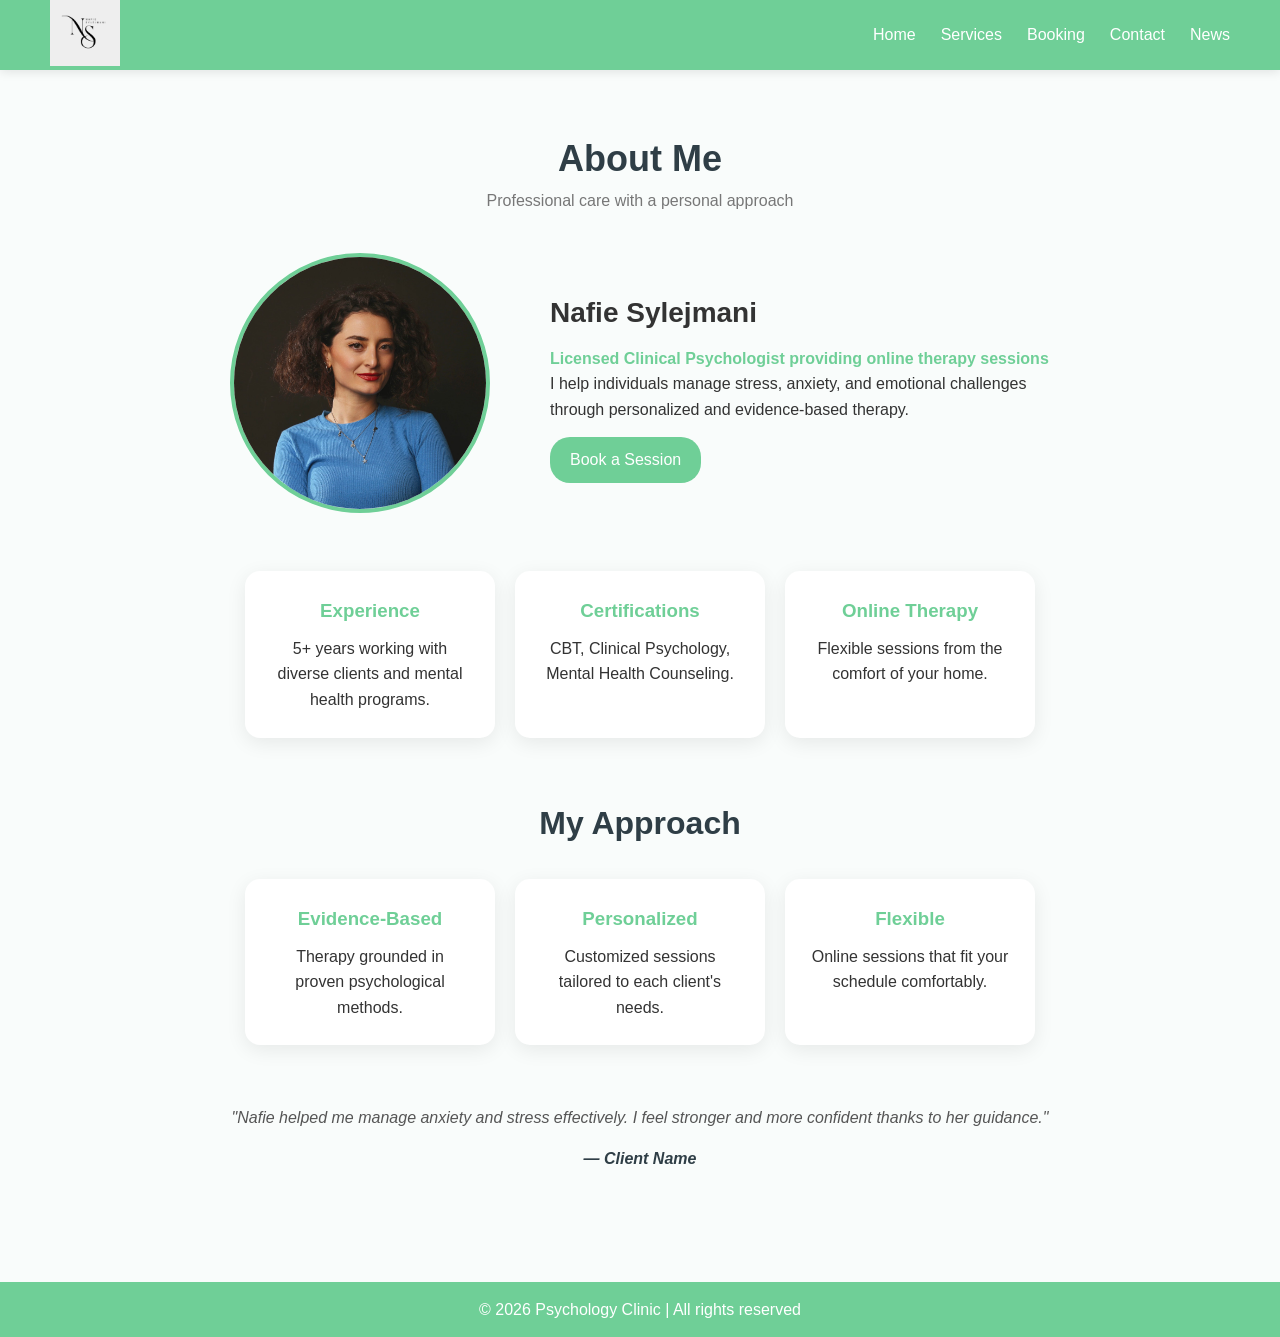
==== about.html @ 8793eb3d "Add Google Fonts for improved typography Added Google Fonts link to the head section for improved ty" ====
<!DOCTYPE html>
<html lang="en">
<head>
    <meta charset="UTF-8">
    <link href="https://fonts.googleapis.com/css2?family=Poppins:wght@400;500;600;700&display=swap" rel="stylesheet">
    <meta name="viewport" content="width=device-width, initial-scale=1.0">
    <title>About - Nafie Sylejmani</title>
    <link rel="stylesheet" href="style.css">
</head>
<body>

    <!-- NAVBAR -->
    <nav>
        <div class="logo">
            <a href="index.html">
                <img src="images/logo.jpeg" alt="Logo">
            </a>
        </div>
        <ul>
            <li><a href="index.html">Home</a></li>
            <li><a href="services.html">Services</a></li>
            <li><a href="booking.html">Booking</a></li>
            <li><a href="contact.html">Contact</a></li>
            <li><a href="news.html">News</a></li>
        </ul>
    </nav>

    <!-- ABOUT SECTION -->
    <section class="about">

        <div class="about-header">
            <h1>About Me</h1>
            <p>Professional care with a personal approach</p>
        </div>

        <div class="about-main">

            <!-- IMAGE -->
            <div class="about-image">
                <img src="images/nafie.jpg" alt="Nafie Sylejmani">
            </div>

            <!-- INFO -->
            <div class="about-info">
                <h2>Nafie Sylejmani</h2>
                <span class="highlight">Licensed Clinical Psychologist providing online therapy sessions</span>
                <p>I help individuals manage stress, anxiety, and emotional challenges through personalized and evidence-based therapy.</p>
                <a href="booking.html" class="book-btn">Book a Session</a>
            </div>

        </div>

        <!-- EXPERIENCE CARDS -->
        <div class="about-cards">
            <div class="info-card">
                <h3>Experience</h3>
                <p>5+ years working with diverse clients and mental health programs.</p>
            </div>

            <div class="info-card">
                <h3>Certifications</h3>
                <p>CBT, Clinical Psychology, Mental Health Counseling.</p>
            </div>

            <div class="info-card">
                <h3>Online Therapy</h3>
                <p>Flexible sessions from the comfort of your home.</p>
            </div>
        </div>

        <!-- MY APPROACH SECTION -->
        <div class="approach">
            <h2>My Approach</h2>
            <div class="approach-cards">
                <div class="approach-card">
                    <h3>Evidence-Based</h3>
                    <p>Therapy grounded in proven psychological methods.</p>
                </div>

                <div class="approach-card">
                    <h3>Personalized</h3>
                    <p>Customized sessions tailored to each client's needs.</p>
                </div>

                <div class="approach-card">
                    <h3>Flexible</h3>
                    <p>Online sessions that fit your schedule comfortably.</p>
                </div>
            </div>
        </div>

        <!-- TESTIMONIAL -->
        <div class="testimonial">
            <p>"Nafie helped me manage anxiety and stress effectively. I feel stronger and more confident thanks to her guidance."</p>
            <span>— Client Name</span>
        </div>

    </section>

    <footer>
        <p>© 2026 Psychology Clinic | All rights reserved</p>
    </footer>

</body>
</html>
---- style.css ----
/* RESET */
* {
    margin: 0;
    padding: 0;
    box-sizing: border-box;
    font-family: Arial, sans-serif;
}

/* NAVBAR */
nav {
    display: flex;
    justify-content: space-between;
    align-items: center;
    padding: 0 50px; /* heqim padding vertical */
    height: 70px; /* FIX height */
    background-color: #6fcf97;
    color: white;
    position: sticky;
    top: 0;
    z-index: 1000;
    box-shadow: 0 2px 10px rgba(0,0,0,0.1);
}

/* NAVBAR LINKS CLEAN */
ul {
    display: block;

}


nav ul {
    display: flex;
    list-style: none;
    gap: 25px;
}


nav ul li a {
    color: white;
    text-decoration: none;
    font-weight: 500;
    transition: 0.3s;
}

nav ul li a:hover {
    color: white;
    opacity: 0.8; /* efekt i lehtë */
}

/* LOGO */
.logo {
    display: flex;
    align-items: center;
    gap: 10px;
}

.logo img {
    height: 70px; /* ma e madhe se navbar */
    width: auto;
    object-fit: contain;
}

.logo img:hover {
    transform: scale(1.1);
    opacity: 0.9;
}
.logo span {
    font-size: 18px;
    font-weight: bold;
}

/* HERO */
.hero {
    text-align: center;
    padding: 100px 20px;
    background-color: #f5faff;
}

.hero h1 {
    font-size: 40px;
    margin-bottom: 10px;
}

.hero p {
    font-size: 18px;
    margin-bottom: 20px;
}

.hero button {
    padding: 10px 20px;
    border: none;
    background-color: #6fcf97; /* njejte si navbar */
    color: white;
    cursor: pointer;
    border-radius: 5px;
    font-weight: 600;
    transition: 0.3s;
}
.hero button:hover {
    background-color: #57b87e; /* pak ma e errët */
}

/* SERVICES */
.services {
    padding: 50px;
    text-align: center;
}

.cards {
    display: flex;
    justify-content: center;
    gap: 20px;
    margin-top: 30px;
}

.card {
    background: white;
    padding: 20px;
    width: 250px;
    border-radius: 10px;
    box-shadow: 0 0 10px rgba(0,0,0,0.1);
}

/* ABOUT PAGE */

.about-header {
    text-align: center;
    margin-bottom: 40px;
}
.about {
    padding: 60px 20px;
    background-color: #f9fcfb;
}
.about-header h1 {
    font-size: 36px;
    color: #2f3e46;
}
.about-header p {
    color: #777;
}

.about-container {
    display: flex;
    align-items: center;
    justify-content: center;
    gap: 50px;
    margin-top: 30px;
    background: white;
    padding: 40px;
    border-radius: 15px;
    box-shadow: 0 10px 25px rgba(0,0,0,0.08);
}

/* IMAGE */
.about-image img {
    width: 260px;
    height: 260px;
    border-radius: 50%;
    object-fit: cover;
    border: 4px solid #6fcf97;
}

/* CARDS */
.about-cards {
    display: flex;
    justify-content: center;
    gap: 20px;
    flex-wrap: wrap;
}

.info-card {
    background: white;
    padding: 25px;
    width: 250px;
    border-radius: 15px;
    box-shadow: 0 5px 20px rgba(0,0,0,0.08);
    text-align: center;
}

.info-card h3 {
    color: #6fcf97;
    margin-bottom: 10px;
}

/* INFO */
.about-info {
    max-width: 500px;
}


.about-info h2 {
    font-size: 28px;
    margin-bottom: 10px;
}
.highlight {
    color: #6fcf97;
    font-weight: 600;
    margin-bottom: 10px;
}

.about-text p {
    margin-bottom: 15px;
    line-height: 1.6;
    color: #555;
}

.about-text h3 {
    margin-top: 20px;
    color: #6fcf97;
}

/* LIST */
.about-text ul {
    margin-top: 10px;
    padding-left: 20px;
}

.about-text ul li {
    margin-bottom: 8px;
}
/* MAIN */
.about-main {
    display: flex;
    align-items: center;
    justify-content: center;
    gap: 60px;
    margin-bottom: 50px;
}


/* BUTTON */
.book-btn {
    display: inline-block;
    margin-top: 15px;
    padding: 10px 20px;
    background-color: #6fcf97;
    color: white;
    border-radius: 20px;
    text-decoration: none;
}

.book-btn:hover {
    background-color: #57b87e;
}

@media (max-width: 768px) {
    .about-container {
        flex-direction: column;
        text-align: center;
    }

    .about-text {
        text-align: center;
    }
}

/* SERVICES PAGE */
.services-page {
    padding: 50px;
    text-align: center;
    background-color: #f5faff;
}

.services-page h1 {
    font-size: 36px;
}

.subtitle {
    margin-top: 10px;
    color: #555;
}

.cards {
    display: flex;
    flex-wrap: wrap;
    justify-content: center;
    gap: 20px;
    margin-top: 30px;
}

.card {
    background: white;
    padding: 20px;
    width: 250px;
    border-radius: 10px;
    box-shadow: 0 0 10px rgba(0,0,0,0.1);
    transition: 0.3s;
}

.card:hover {
    transform: translateY(-5px);
}

@media (max-width: 768px) {
    .about-container {
        flex-direction: column;
        text-align: center;
        padding: 25px;
    }

    .about-text {
        text-align: center;
    }
}
/* BOOKING PAGE */
.booking {
    padding: 50px;
    text-align: center;
    background-color: #f5faff;
}

.booking-form {
    max-width: 500px;
    margin: 30px auto;
    display: flex;
    flex-direction: column;
    gap: 15px;
    text-align: left;
}

.booking-form input,
.booking-form textarea {
    padding: 10px;
    border-radius: 5px;
    border: 1px solid #ccc;
    font-size: 14px;
}

.booking-form button {
    padding: 10px;
    border: none;
    background-color: #0a3d62;
    color: white;
    cursor: pointer;
    border-radius: 5px;
    font-size: 16px;
    transition: 0.3s;
}

.booking-form button:hover {
    background-color: #074173;
}
/* CONTACT PAGE */
.contact {
    padding: 50px;
    text-align: center;
    background-color: #f5faff;
}

.contact-form {
    max-width: 500px;
    margin: 30px auto;
    display: flex;
    flex-direction: column;
    gap: 15px;
    text-align: left;
}

.contact-form input,
.contact-form textarea {
    padding: 10px;
    border-radius: 5px;
    border: 1px solid #ccc;
    font-size: 14px;
}

.contact-form button {
    padding: 10px;
    border: none;
    background-color:#6fbf8f;
    color: white;
    cursor: pointer;
    border-radius: 5px;
    font-size: 16px;
    transition: 0.3s;
}

.contact-form button:hover {
    background-color: #074173;
}

footer {
    background-color: #6fcf97;
    color: white;
    text-align: center;
    padding: 15px;
    margin-top: auto; /* KY E SHTYN POSHT */
}
html, body {
    height: 100%;
}
body {
    display: flex;
    flex-direction: column;
    font-family: 'Poppins', sans-serif;
    line-height: 1.6;
    color: #333;
}


.contact {
    padding: 60px 20px;
    text-align: center;
    background: #f6faf7;
}

.contact h1 {
    font-size: 36px;
    margin-bottom: 10px;
}

.subtitle {
    color: #666;
    margin-bottom: 40px;
}

/* Layout */
.contact-wrapper {
    display: flex;
    gap: 40px;
    justify-content: center;
    flex-wrap: wrap;
}

/* Contact Info */
.contact-info {
    background: white;
    padding: 30px;
    border-radius: 12px;
    width: 300px;
    text-align: left;
    box-shadow: 0 5px 15px rgba(0,0,0,0.05);
}

.contact-info h2 {
    margin-bottom: 20px;
    color: #6fbf8f;
}

.info-item {
    display: flex;
    align-items: center;
    margin-bottom: 15px;
    gap: 10px;
}

.info-item i {
    color: #6fbf8f;
    font-size: 18px;
}

.info-item a {
    text-decoration: none;
    color: #333;
}

.info-item a:hover {
    color:#6fbf8f;
}

/* Form */
.contact-form {
    background: white;
    padding: 30px;
    border-radius: 12px;
    width: 350px;
    text-align: left;
    box-shadow: 0 5px 15px rgba(0,0,0,0.05);
}

.contact-form input,
.contact-form textarea {
    width: 100%;
    padding: 12px;
    margin-top: 5px;
    margin-bottom: 15px;
    border-radius: 8px;
    border: 1px solid #ccc;
}

/* Green button (no blue) */
.contact-form button {
    width: 100%;
    padding: 12px;
    background: #6fbf8f;
    color: white;
    border: none;
    border-radius: 8px;
    font-size: 16px;
    cursor: pointer;
}

.contact-form button:hover {
    background: #5aa87a;
}

/* APPROACH SECTION */
.approach {
    text-align: center;
    margin: 60px 20px;
}

.approach h2 {
    font-size: 32px;
    color: #2f3e46;
    margin-bottom: 30px;
}

.approach-cards {
    display: flex;
    justify-content: center;
    gap: 20px;
    flex-wrap: wrap;
}

.approach-card {
    background: white;
    padding: 25px;
    width: 250px;
    border-radius: 15px;
    box-shadow: 0 5px 20px rgba(0,0,0,0.08);
    text-align: center;
    transition: transform 0.3s, box-shadow 0.3s;
}

.approach-card:hover {
    transform: translateY(-5px);
    box-shadow: 0 10px 30px rgba(0,0,0,0.12);
}

.approach-card h3 {
    color: #6fcf97;
    margin-bottom: 10px;
}

/* TESTIMONIAL */
.testimonial {
    text-align: center;
    margin: 50px 20px;
    font-style: italic;
    color: #555;
}

.testimonial span {
    display: block;
    margin-top: 15px;
    font-weight: 600;
    color: #2f3e46;
}

/* RESPONSIVE FOR APPROACH & TESTIMONIAL */
@media (max-width: 768px) {
    .approach-cards {
        flex-direction: column;
        align-items: center;
    }
}


/* ================= NEWS PAGE ================= */
.news-section {
    padding: 60px 20px;
    background-color: #f9fcfb;
    max-width: 1200px;
    margin: 0 auto;
}

.news-header {
    text-align: center;
    margin-bottom: 40px;
}

.news-header h1 {
    font-size: 36px;
    color: #2f3e46;
}

.news-header p {
    color: #777;
    font-size: 18px;
}

/* POST FORM */
.post-form {
    background: white;
    padding: 30px;
    border-radius: 15px;
    box-shadow: 0 10px 25px rgba(0,0,0,0.08);
    margin-bottom: 50px;
}

.post-form h2 {
    margin-bottom: 20px;
    color: #6fcf97;
}

.post-form input[type="text"],
.post-form textarea,
.post-form input[type="file"] {
    width: 100%;
    padding: 12px;
    margin-bottom: 15px;
    border-radius: 8px;
    border: 1px solid #ccc;
    font-size: 14px;
}

.post-form button {
    background-color: #6fcf97;
    color: white;
    border: none;
    padding: 12px 25px;
    border-radius: 25px;
    font-weight: 600;
    cursor: pointer;
    transition: 0.3s;
}

.post-form button:hover {
    background-color: #57b87e;
}

/* POSTS LIST */
.posts {
    display: flex;
    flex-direction: column;
    gap: 30px;
}

/* SINGLE POST CARD */
.post-card {
    background: white;
    padding: 25px;
    border-radius: 15px;
    box-shadow: 0 10px 25px rgba(0,0,0,0.08);
}

.post-card h3 {
    color: #2f3e46;
    margin-bottom: 10px;
}

.post-card p {
    color: #555;
    line-height: 1.6;
    margin-bottom: 15px;
}

.post-card img {
    width: 100%;
    max-height: 400px;
    object-fit: cover;
    border-radius: 10px;
    margin-bottom: 15px;
}

/* COMMENTS */
.comments {
    margin-top: 15px;
    padding-top: 10px;
    border-top: 1px solid #eee;
}

.comments p {
    font-size: 14px;
    margin-bottom: 8px;
}

.comment-input {
    width: calc(100% - 100px);
    padding: 10px;
    border-radius: 20px;
    border: 1px solid #ccc;
    margin-top: 10px;
    display: inline-block;
    font-size: 14px;
}

.comment-btn {
    padding: 10px 20px;
    margin-left: 10px;
    border-radius: 20px;
    background-color: #6fcf97;
    color: white;
    border: none;
    cursor: pointer;
    font-weight: 600;
}

.comment-btn:hover {
    background-color: #57b87e;
}

/* RESPONSIVE */
@media (max-width: 768px) {
    .post-form, .post-card {
        padding: 20px;
    }

    .comment-input {
        width: 100%;
        margin-bottom: 10px;
    }

    .comment-btn {
        width: 100%;
        margin-left: 0;
    }
}
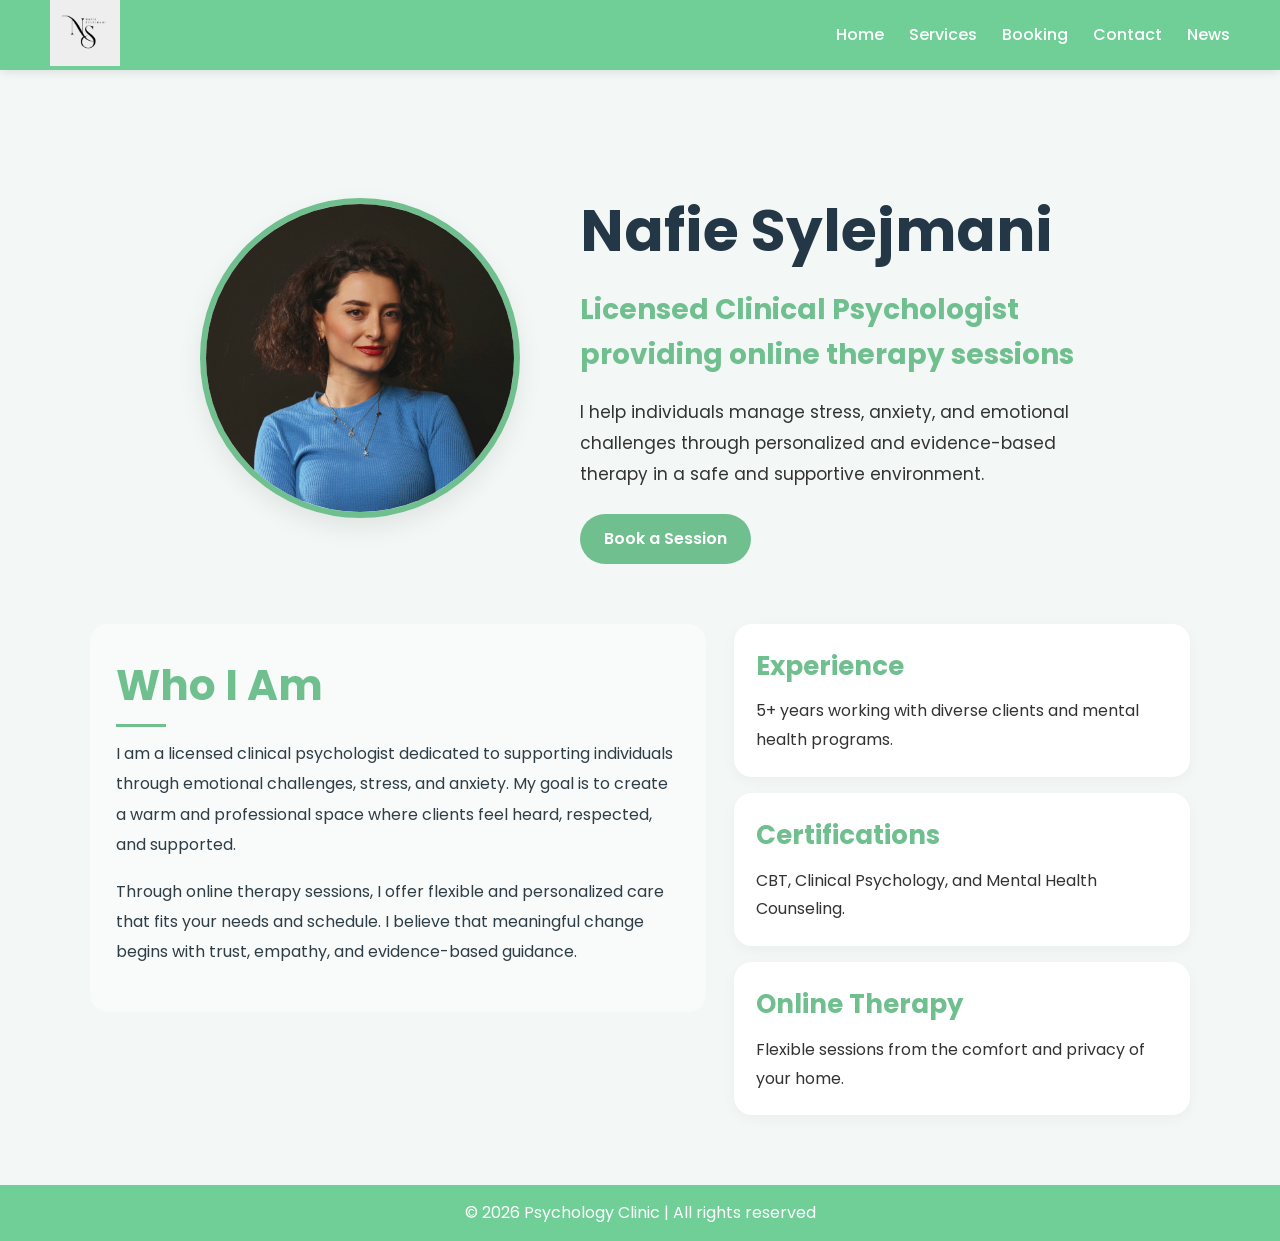
==== commit 983e13c4: "improme about.htm layout and css" ====
--- a/about.html
+++ b/about.html
@@ -9,7 +9,6 @@
 </head>
 <body>
 
-    <!-- NAVBAR -->
     <nav>
         <div class="logo">
             <a href="index.html">
@@ -25,74 +24,62 @@
         </ul>
     </nav>
 
-    <!-- ABOUT SECTION -->
-    <section class="about">
+    <section class="about-page">
 
-        <div class="about-header">
-            <h1>About Me</h1>
-            <p>Professional care with a personal approach</p>
-        </div>
-
-        <div class="about-main">
-
-            <!-- IMAGE -->
+        <!-- HERO -->
+        <div class="about-hero">
             <div class="about-image">
                 <img src="images/nafie.jpg" alt="Nafie Sylejmani">
             </div>
 
-            <!-- INFO -->
-            <div class="about-info">
-                <h2>Nafie Sylejmani</h2>
-                <span class="highlight">Licensed Clinical Psychologist providing online therapy sessions</span>
-                <p>I help individuals manage stress, anxiety, and emotional challenges through personalized and evidence-based therapy.</p>
+            <div class="about-hero-text">
+                <p class="small-heading"></p>
+                <h1>Nafie Sylejmani</h1>
+                <h3>Licensed Clinical Psychologist providing online therapy sessions</h3>
+                <p>
+                    I help individuals manage stress, anxiety, and emotional challenges
+                    through personalized and evidence-based therapy in a safe and supportive environment.
+                </p>
                 <a href="booking.html" class="book-btn">Book a Session</a>
-            </div>
-
-        </div>
-
-        <!-- EXPERIENCE CARDS -->
-        <div class="about-cards">
-            <div class="info-card">
-                <h3>Experience</h3>
-                <p>5+ years working with diverse clients and mental health programs.</p>
-            </div>
-
-            <div class="info-card">
-                <h3>Certifications</h3>
-                <p>CBT, Clinical Psychology, Mental Health Counseling.</p>
-            </div>
-
-            <div class="info-card">
-                <h3>Online Therapy</h3>
-                <p>Flexible sessions from the comfort of your home.</p>
             </div>
         </div>
 
-        <!-- MY APPROACH SECTION -->
-        <div class="approach">
-            <h2>My Approach</h2>
-            <div class="approach-cards">
-                <div class="approach-card">
-                    <h3>Evidence-Based</h3>
-                    <p>Therapy grounded in proven psychological methods.</p>
+        <!-- NEW SPLIT SECTION -->
+        <div class="about-content-section">
+
+            <!-- LEFT SIDE -->
+            <div class="about-text-side">
+                <h2>Who I Am</h2>
+                <p>
+                    I am a licensed clinical psychologist dedicated to supporting individuals
+                    through emotional challenges, stress, and anxiety. My goal is to create
+                    a warm and professional space where clients feel heard, respected, and supported.
+                </p>
+                <p>
+                    Through online therapy sessions, I offer flexible and personalized care that
+                    fits your needs and schedule. I believe that meaningful change begins with trust,
+                    empathy, and evidence-based guidance.
+                </p>
+            </div>
+
+            <!-- RIGHT SIDE -->
+            <div class="about-info-side">
+                <div class="side-card">
+                    <h3>Experience</h3>
+                    <p>5+ years working with diverse clients and mental health programs.</p>
                 </div>
 
-                <div class="approach-card">
-                    <h3>Personalized</h3>
-                    <p>Customized sessions tailored to each client's needs.</p>
+                <div class="side-card">
+                    <h3>Certifications</h3>
+                    <p>CBT, Clinical Psychology, and Mental Health Counseling.</p>
                 </div>
 
-                <div class="approach-card">
-                    <h3>Flexible</h3>
-                    <p>Online sessions that fit your schedule comfortably.</p>
+                <div class="side-card">
+                    <h3>Online Therapy</h3>
+                    <p>Flexible sessions from the comfort and privacy of your home.</p>
                 </div>
             </div>
-        </div>
 
-        <!-- TESTIMONIAL -->
-        <div class="testimonial">
-            <p>"Nafie helped me manage anxiety and stress effectively. I feel stronger and more confident thanks to her guidance."</p>
-            <span>— Client Name</span>
         </div>
 
     </section>
@@ -102,4 +89,4 @@
     </footer>
 
 </body>
-</html>
+</html>
--- a/style.css
+++ b/style.css
@@ -3,8 +3,9 @@
     margin: 0;
     padding: 0;
     box-sizing: border-box;
-    font-family: Arial, sans-serif;
-}
+    font-family: 'Poppins', sans-serif; /* Poppins për krejt faqen */
+}
+
 
 /* NAVBAR */
 nav {
@@ -122,135 +123,182 @@
 }
 
 /* ABOUT PAGE */
-
-.about-header {
-    text-align: center;
-    margin-bottom: 40px;
-}
-.about {
-    padding: 60px 20px;
-    background-color: #f9fcfb;
-}
-.about-header h1 {
-    font-size: 36px;
-    color: #2f3e46;
-}
-.about-header p {
-    color: #777;
-}
-
-.about-container {
-    display: flex;
-    align-items: center;
-    justify-content: center;
-    gap: 50px;
-    margin-top: 30px;
-    background: white;
-    padding: 40px;
-    border-radius: 15px;
-    box-shadow: 0 10px 25px rgba(0,0,0,0.08);
-}
-
-/* IMAGE */
-.about-image img {
-    width: 260px;
-    height: 260px;
-    border-radius: 50%;
-    object-fit: cover;
-    border: 4px solid #6fcf97;
-}
-
-/* CARDS */
-.about-cards {
-    display: flex;
-    justify-content: center;
-    gap: 20px;
-    flex-wrap: wrap;
-}
-
-.info-card {
-    background: white;
-    padding: 25px;
-    width: 250px;
-    border-radius: 15px;
-    box-shadow: 0 5px 20px rgba(0,0,0,0.08);
-    text-align: center;
-}
-
-.info-card h3 {
-    color: #6fcf97;
-    margin-bottom: 10px;
-}
-
-/* INFO */
-.about-info {
-    max-width: 500px;
-}
-
-
-.about-info h2 {
-    font-size: 28px;
-    margin-bottom: 10px;
-}
-.highlight {
-    color: #6fcf97;
-    font-weight: 600;
-    margin-bottom: 10px;
-}
-
-.about-text p {
-    margin-bottom: 15px;
-    line-height: 1.6;
-    color: #555;
-}
-
-.about-text h3 {
-    margin-top: 20px;
-    color: #6fcf97;
-}
-
-/* LIST */
-.about-text ul {
-    margin-top: 10px;
-    padding-left: 20px;
-}
-
-.about-text ul li {
-    margin-bottom: 8px;
-}
-/* MAIN */
-.about-main {
+.about-page {
+    background: #f3f7f5;
+    padding: 60px 20px 70px;
+    font-family: 'Poppins', sans-serif;
+}
+
+/* HERO */
+.about-hero {
+    max-width: 1100px;
+    margin: 0 auto 50px;
     display: flex;
     align-items: center;
     justify-content: center;
     gap: 60px;
-    margin-bottom: 50px;
-}
-
+    flex-wrap: wrap;
+    padding: 30px 0 10px;
+}
+
+.about-image img {
+    width: 320px;
+    height: 320px;
+    object-fit: cover;
+    border-radius: 50%;
+    border: 6px solid #6fbf8f;
+    box-shadow: 0 10px 25px rgba(0, 0, 0, 0.08);
+}
+
+.about-hero-text {
+    max-width: 500px;
+}
+
+.small-heading {
+    color: #6fbf8f;
+    font-weight: 600;
+    margin-bottom: 10px;
+    font-size: 18px;
+}
+
+.about-hero-text h1 {
+    font-size: 58px;
+    color: #243746;
+    margin-bottom: 10px;
+}
+
+.about-hero-text h3 {
+    color: #6fbf8f;
+    font-size: 28px;
+    margin-bottom: 20px;
+}
+
+.about-hero-text p {
+    color: #333;
+    font-size: 17px;
+    line-height: 1.8;
+    margin-bottom: 25px;
+}
 
 /* BUTTON */
 .book-btn {
     display: inline-block;
-    margin-top: 15px;
-    padding: 10px 20px;
-    background-color: #6fcf97;
-    color: white;
-    border-radius: 20px;
+    padding: 12px 24px;
+    background-color: #6fbf8f;
+    color: white;
+    border-radius: 25px;
     text-decoration: none;
+    font-weight: 600;
+    transition: 0.3s;
 }
 
 .book-btn:hover {
     background-color: #57b87e;
 }
 
+/* NEW SPLIT SECTION */
+.about-content-section {
+    max-width: 1100px;
+    margin: 0 auto;
+    display: grid;
+    grid-template-columns: 1.15fr 0.85fr;
+    gap: 28px;
+    align-items: start;
+}
+
+.about-text-side {
+    background: rgba(255, 255, 255, 0.45);
+    padding: 28px 26px;
+    border-radius: 18px;
+}
+
+.about-text-side h2 {
+    font-size: 42px;
+    color: #6fbf8f;
+    margin-bottom: 20px;
+    position: relative;
+}
+
+.about-text-side h2::after {
+    content: "";
+    width: 50px;
+    height: 3px;
+    background: #6fbf8f;
+    position: absolute;
+    left: 0;
+    bottom: -8px;
+}
+
+.about-text-side p {
+    font-size: 16px;
+    color: #2f3e46;
+    line-height: 1.9;
+    margin-bottom: 16px;
+}
+
+.about-info-side {
+    display: flex;
+    flex-direction: column;
+    gap: 16px;
+}
+
+.side-card {
+    background: white;
+    padding: 22px 22px;
+    border-radius: 18px;
+    box-shadow: 0 4px 14px rgba(0, 0, 0, 0.04);
+    transition: 0.3s;
+}
+
+.side-card:hover {
+    transform: translateY(-6px);
+    box-shadow: 0 10px 25px rgba(0,0,0,0.08);
+}
+
+.side-card h3 {
+    color: #6fbf8f;
+    font-size: 26px;
+    margin-bottom: 10px;
+}
+
+.side-card p {
+    color: #333;
+    font-size: 16px;
+    line-height: 1.8;
+}
+
+/* MOBILE */
+@media (max-width: 900px) {
+    .about-content-section {
+        grid-template-columns: 1fr;
+    }
+
+    .about-text-side {
+        text-align: center;
+    }
+}
+
 @media (max-width: 768px) {
-    .about-container {
-        flex-direction: column;
+    .about-hero {
+        gap: 35px;
+        margin-bottom: 45px;
+    }
+
+    .about-image img {
+        width: 250px;
+        height: 250px;
+    }
+
+    .about-hero-text {
         text-align: center;
     }
 
-    .about-text {
-        text-align: center;
+    .about-hero-text h1 {
+        font-size: 38px;
+    }
+
+    .about-hero-text h3 {
+        font-size: 22px;
     }
 }
 
@@ -304,41 +352,56 @@
 }
 /* BOOKING PAGE */
 .booking {
-    padding: 50px;
-    text-align: center;
-    background-color: #f5faff;
+    padding: 80px 20px;
+    text-align: center;
+    background-color:#f3faf6;
 }
 
 .booking-form {
     max-width: 500px;
-    margin: 30px auto;
+    margin: 40px auto;
     display: flex;
     flex-direction: column;
     gap: 15px;
     text-align: left;
+     background: white;              /* NEW */
+    padding: 35px;                  /* NEW */
+    border-radius: 15px;            /* NEW */
+    box-shadow: 0 10px 30px rgba(0,0,0,0.08); /* NEW */
+
 }
 
 .booking-form input,
 .booking-form textarea {
-    padding: 10px;
-    border-radius: 5px;
-    border: 1px solid #ccc;
+    padding: 12px;
+    border-radius: 10px;
+    border: 1px solid #ddd;
     font-size: 14px;
-}
+    transition: 0.3s;
+}
+
+/* FOCUS EFFECT */
+.booking-form input:focus,
+.booking-form textarea:focus {
+    border-color: #6fbf8f;
+    outline: none;
+    box-shadow: 0 0 5px rgba(111, 191, 143, 0.3);
+}
+
 
 .booking-form button {
-    padding: 10px;
+    padding: 12px;
     border: none;
-    background-color: #0a3d62;
+    background-color: #6fbf8f;
     color: white;
     cursor: pointer;
-    border-radius: 5px;
+    border-radius: 10px;
     font-size: 16px;
     transition: 0.3s;
 }
 
 .booking-form button:hover {
-    background-color: #074173;
+    background-color: #5aa87a;
 }
 /* CONTACT PAGE */
 .contact {
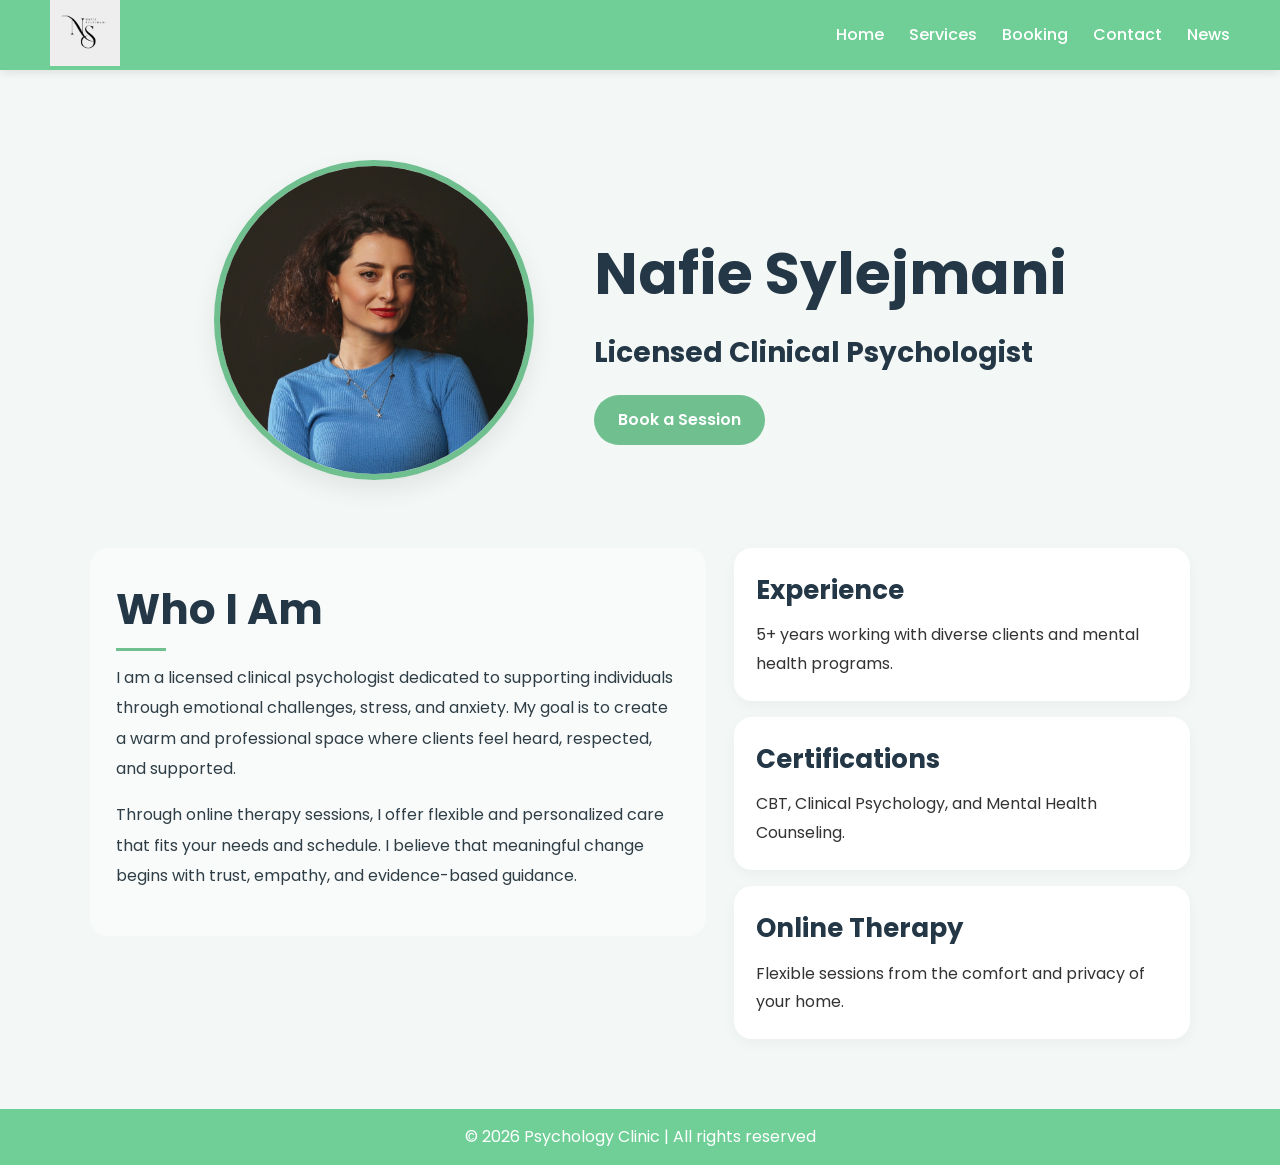
==== commit d1ce6627: "update about colors to dark theme" ====
--- a/about.html
+++ b/about.html
@@ -35,11 +35,8 @@
             <div class="about-hero-text">
                 <p class="small-heading"></p>
                 <h1>Nafie Sylejmani</h1>
-                <h3>Licensed Clinical Psychologist providing online therapy sessions</h3>
-                <p>
-                    I help individuals manage stress, anxiety, and emotional challenges
-                    through personalized and evidence-based therapy in a safe and supportive environment.
-                </p>
+                <h3>Licensed Clinical Psychologist</h3>
+                
                 <a href="booking.html" class="book-btn">Book a Session</a>
             </div>
         </div>
--- a/style.css
+++ b/style.css
@@ -1,4 +1,4 @@
-/* RESET */
+/* index */
 * {
     margin: 0;
     padding: 0;
@@ -73,8 +73,12 @@
 /* HERO */
 .hero {
     text-align: center;
-    padding: 100px 20px;
-    background-color: #f5faff;
+    padding: 120px 20px;
+    background: linear-gradient(rgba(0,0,0,0.4), rgba(0,0,0,0.4)),
+                url('images/hero.jpg'); /* vendos foton tane */
+    background-size: cover;
+    background-position: center;
+    color: white;
 }
 
 .hero h1 {
@@ -101,6 +105,106 @@
     background-color: #57b87e; /* pak ma e errët */
 }
 
+/* ================= PROFESSIONAL SERVICES SLIDER ================= */
+.services-slider {
+    text-align: center;
+    padding: 60px 20px;
+    background-color: #f5faff;
+    position: relative;
+}
+
+.services-slider h2 {
+    font-size: 36px;
+    margin-bottom: 40px;
+    color: #2f3e46;
+}
+
+.slider-wrapper {
+    display: flex;
+    justify-content: center;
+    align-items: center;
+    overflow: hidden;
+    position: relative;
+    width: 100%;
+}
+
+.slider-card {
+    background: white;
+    width: 250px;
+    padding: 25px 20px;
+    border-radius: 15px;
+    box-shadow: 0 8px 20px rgba(0,0,0,0.1);
+    flex-shrink: 0;
+    margin: 0 -80px;
+    transition: transform 0.6s ease, filter 0.6s ease, opacity 0.6s ease;
+    z-index: 1;
+    text-align: center;
+    cursor: pointer;
+}
+
+.slider-card .icon {
+    font-size: 40px;
+    margin-bottom: 15px;
+    color: #6fcf97;
+}
+
+.slider-card h3 {
+    font-weight: 700;
+    margin-bottom: 10px;
+    color: #2f3e46;
+}
+
+.slider-card p {
+    color: #555;
+    font-size: 15px;
+    line-height: 1.5;
+}
+
+/* Active card in center */
+.slider-card.active {
+    transform: scale(1.1);
+    opacity: 1;
+    filter: blur(0);
+    z-index: 2;
+}
+
+/* Cards on sides */
+.slider-card.blur-left,
+.slider-card.blur-right {
+    transform: scale(0.85);
+    opacity: 0.5;
+    filter: blur(3px);
+    z-index: 0;
+}
+
+/* Navigation buttons */
+.slider-nav {
+    margin-top: 30px;
+}
+
+.slider-nav button {
+    background-color: #6fcf97;
+    border: none;
+    color: white;
+    padding: 10px 20px;
+    font-size: 18px;
+    border-radius: 10px;
+    cursor: pointer;
+    margin: 0 10px;
+    transition: 0.3s;
+}
+
+.slider-nav button:hover {
+    background-color: #57b87e;
+}
+
+/* Responsive */
+@media (max-width: 768px) {
+    .slider-card {
+        width: 200px;
+        margin: 0 -50px;
+    }
+}
 /* SERVICES */
 .services {
     padding: 50px;
@@ -168,7 +272,7 @@
 }
 
 .about-hero-text h3 {
-    color: #6fbf8f;
+    color: #243746;
     font-size: 28px;
     margin-bottom: 20px;
 }
@@ -214,7 +318,7 @@
 
 .about-text-side h2 {
     font-size: 42px;
-    color: #6fbf8f;
+    color: #243746;
     margin-bottom: 20px;
     position: relative;
 }
@@ -256,7 +360,7 @@
 }
 
 .side-card h3 {
-    color: #6fbf8f;
+    color: #243746;
     font-size: 26px;
     margin-bottom: 10px;
 }
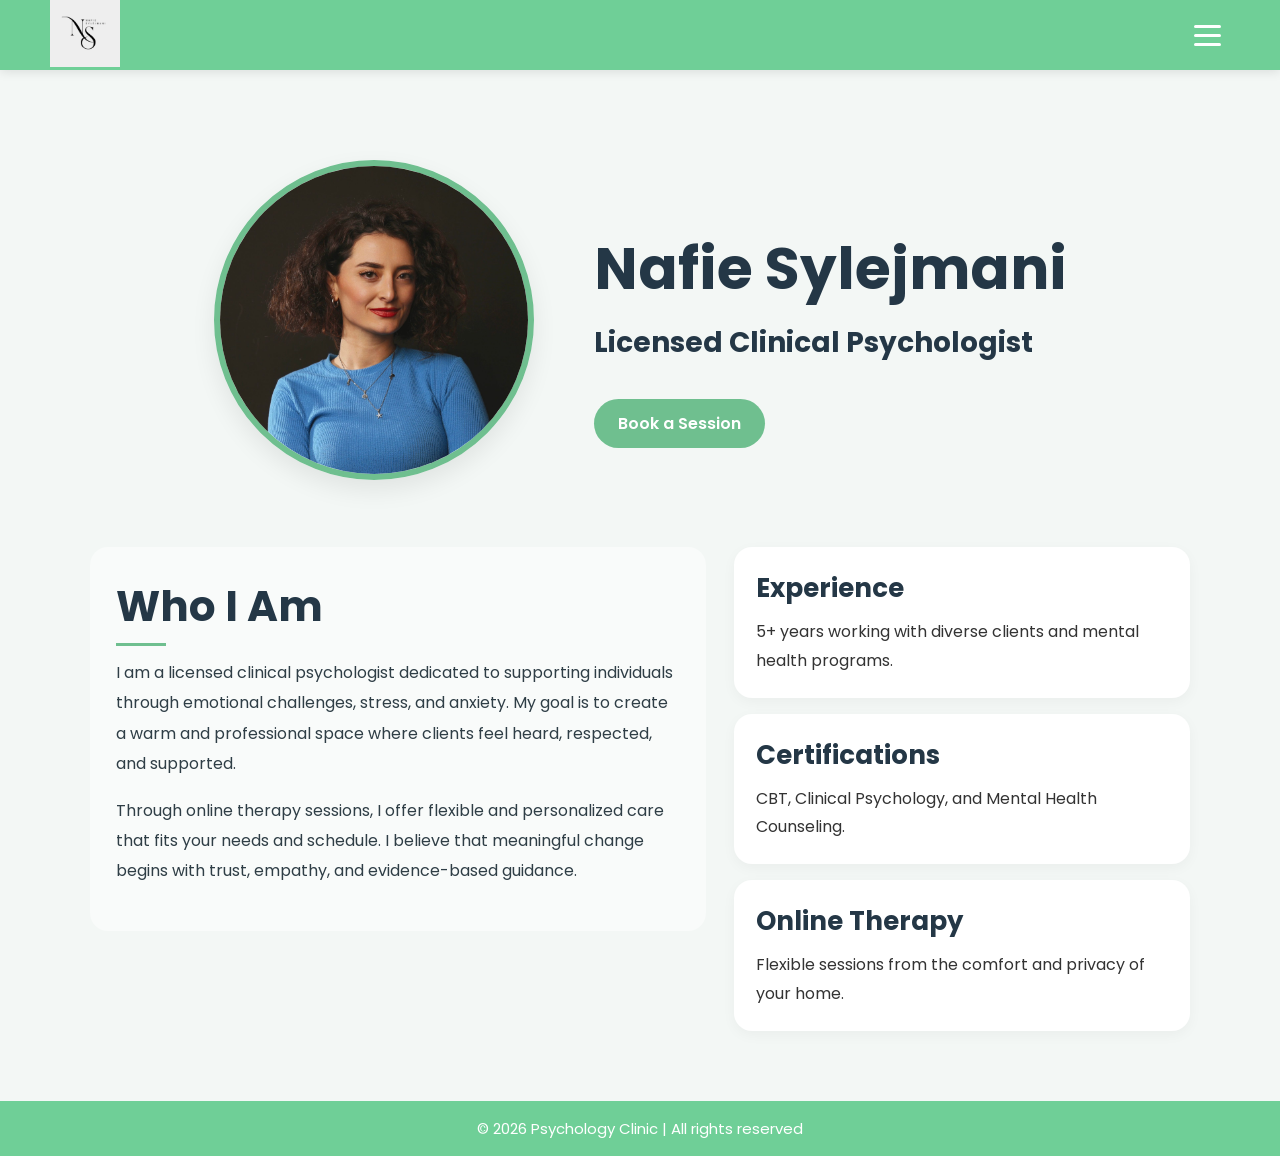
==== commit ef22e5e4: "Update responsive navigation and pages" ====
--- a/about.html
+++ b/about.html
@@ -9,21 +9,27 @@
 </head>
 <body>
 
-    <nav>
-        <div class="logo">
-            <a href="index.html">
-                <img src="images/logo.jpeg" alt="Logo">
-            </a>
-        </div>
-        <ul>
-            <li><a href="index.html">Home</a></li>
-            <li><a href="services.html">Services</a></li>
-            <li><a href="booking.html">Booking</a></li>
-            <li><a href="contact.html">Contact</a></li>
-            <li><a href="news.html">News</a></li>
-        </ul>
-    </nav>
+  <nav>
+    <div class="logo">
+        <a href="index.html">
+            <img src="images/logo.jpeg" alt="Logo">
+        </a>
+    </div>
 
+    <button class="hamburger" id="hamburger" aria-label="Open menu">
+        <span></span>
+        <span></span>
+        <span></span>
+    </button>
+
+    <ul id="nav-menu">
+        <li><a href="index.html">Home</a></li>
+        <li><a href="booking.html">Booking</a></li>
+        <li><a href="services.html">Services</a></li>
+        <li><a href="contact.html">Contact</a></li>
+        <li><a href="news.html">News</a></li>
+    </ul>
+</nav>
     <section class="about-page">
 
         <!-- HERO -->
--- a/style.css
+++ b/style.css
@@ -23,29 +23,128 @@
 }
 
 /* NAVBAR LINKS CLEAN */
-ul {
+/* ================= NAVBAR MENU ================= */
+
+nav {
+    position: sticky;
+    top: 0;
+    z-index: 1000;
+}
+
+/* HAMBURGER BUTTON */
+
+.hamburger {
+    width: 46px;
+    height: 46px;
+    border: none;
+    background: transparent;
+    cursor: pointer;
+
+    display: flex;
+    flex-direction: column;
+    justify-content: center;
+    align-items: center;
+    gap: 6px;
+
+    padding: 0;
+}
+
+.hamburger span {
     display: block;
-
-}
-
+    width: 27px;
+    height: 3px;
+    background-color: white;
+    border-radius: 3px;
+
+    transition:
+        transform 0.3s ease,
+        opacity 0.3s ease,
+        width 0.3s ease;
+}
+
+/* MENU */
 
 nav ul {
-    display: flex;
+    position: absolute;
+
+    top: 70px;
+    right: 30px;
+
+    width: 230px;
+
+    margin: 0;
+    padding: 10px 0;
+
     list-style: none;
-    gap: 25px;
-}
-
+
+    background-color: #6fcf97;
+
+    border-radius: 0 0 15px 15px;
+
+    box-shadow: 0 10px 25px rgba(0, 0, 0, 0.15);
+
+    /* Hidden initially */
+    opacity: 0;
+    visibility: hidden;
+
+    transform: translateY(-15px);
+
+    transition:
+        opacity 0.3s ease,
+        transform 0.3s ease,
+        visibility 0.3s ease;
+}
+
+/* OPEN MENU */
+
+nav ul.active {
+    opacity: 1;
+    visibility: visible;
+    transform: translateY(0);
+}
+
+/* MENU LINKS */
+
+nav ul li {
+    width: 100%;
+}
 
 nav ul li a {
-    color: white;
+    display: block;
+
+    width: 100%;
+
+    padding: 14px 22px;
+
+    color: white;
+
     text-decoration: none;
+
     font-weight: 500;
-    transition: 0.3s;
+
+    transition:
+        background-color 0.2s ease,
+        padding-left 0.2s ease;
 }
 
 nav ul li a:hover {
-    color: white;
-    opacity: 0.8; /* efekt i lehtë */
+    background-color: #57b87e;
+    padding-left: 28px;
+}
+
+/* HAMBURGER -> X */
+
+.hamburger.active span:nth-child(1) {
+    transform: translateY(9px) rotate(45deg);
+}
+
+.hamburger.active span:nth-child(2) {
+    opacity: 0;
+    width: 0;
+}
+
+.hamburger.active span:nth-child(3) {
+    transform: translateY(-9px) rotate(-45deg);
 }
 
 /* LOGO */
@@ -212,18 +311,48 @@
 }
 
 .cards {
-    display: flex;
-    justify-content: center;
-    gap: 20px;
-    margin-top: 30px;
+    display: grid;
+    grid-template-columns: repeat(auto-fit, minmax(250px, 1fr));
+    gap: 30px;
+    margin-top: 40px;
+    justify-items: center;
 }
 
 .card {
     background: white;
-    padding: 20px;
-    width: 250px;
+    padding: 25px 20px;
+    width: 100%;
+    max-width: 300px;
+    border-radius: 12px;
+    box-shadow: 0 10px 25px rgba(0,0,0,0.08);
+    transition: transform 0.3s, box-shadow 0.3s;
+    display: flex;
+    flex-direction: column;
+    align-items: center;
+    text-align: center;
+}
+
+.card:hover {
+    transform: translateY(-8px);
+    box-shadow: 0 15px 30px rgba(0,0,0,0.12);
+}
+.card img {
+    width: 100%;
+    height: 180px;
+    object-fit: cover;
     border-radius: 10px;
-    box-shadow: 0 0 10px rgba(0,0,0,0.1);
+    margin-bottom: 15px;
+}
+@media (max-width: 992px) {
+    .cards {
+        grid-template-columns: repeat(2, 1fr);
+    }
+}
+
+@media (max-width: 600px) {
+    .cards {
+        grid-template-columns: 1fr;
+    }
 }
 
 /* ABOUT PAGE */
@@ -288,6 +417,7 @@
 .book-btn {
     display: inline-block;
     padding: 12px 24px;
+    margin-top: 15px;
     background-color: #6fbf8f;
     color: white;
     border-radius: 25px;
@@ -413,6 +543,12 @@
     background-color: #f5faff;
 }
 
+.price {
+    font-weight: 600;
+    color: #2e7d6b; /* ose ngjyra jote kryesore */
+    margin: 10px 0;
+    font-size: 16px;
+}
 .services-page h1 {
     font-size: 36px;
 }
@@ -454,185 +590,492 @@
         text-align: center;
     }
 }
-/* BOOKING PAGE */
-.booking {
-    padding: 80px 20px;
-    text-align: center;
-    background-color:#f3faf6;
-}
-
-.booking-form {
-    max-width: 500px;
-    margin: 40px auto;
-    display: flex;
+.booking-container {
+    display: grid;
+    grid-template-columns: 1.2fr 0.8fr;
+    gap: 30px;
+    max-width: 1100px;
+    margin: 0 auto;
+    align-items: start;
+}
+
+.booking-left,
+.booking-right {
+    background: white;
+    padding: 30px;
+    border-radius: 18px;
+    box-shadow: 0 10px 30px rgba(0,0,0,0.08);
+    min-width: 0;
+}
+
+#calendar {
+    width: 100%;
+    background: #f9fcfb;
+    border-radius: 14px;
+    padding: 20px;
+    border: 1px solid #e5ece8;
+}
+
+.calendar-header {
+    display: flex;
+    justify-content: space-between;
+    align-items: center;
+    margin-bottom: 16px;
+    font-weight: 600;
+    color: #243746;
+}
+
+.calendar-header button {
+    border: none;
+    background: #6fcf97;
+    color: white;
+    width: 42px;
+    height: 42px;
+    border-radius: 10px;
+    cursor: pointer;
+    font-size: 18px;
+}
+
+.calendar-days {
+    display: grid;
+    grid-template-columns: repeat(7, minmax(0, 1fr));
+    gap: 8px;
+    margin-bottom: 10px;
+    text-align: center;
+}
+
+.calendar-days div {
+    font-size: 14px;
+    font-weight: 600;
+    color: #7a858d;
+}
+
+.calendar-grid {
+    display: grid;
+    grid-template-columns: repeat(7, minmax(0, 1fr));
+    gap: 10px;
+    width: 100%;
+}
+
+.calendar-grid button {
+    padding: 12px 6px;
+    border: none;
+    border-radius: 10px;
+    background: #e9f7ef;
+    cursor: pointer;
+    font-weight: 500;
+    transition: 0.2s;
+}
+
+.calendar-grid button:hover:not(:disabled) {
+    background: #c8efd8;
+}
+
+.calendar-grid button.selected {
+    background: #6fcf97;
+    color: white;
+}
+
+.calendar-grid button:disabled {
+    background: #f8d7da;
+    color: #721c24;
+    opacity: 0.6;
+    cursor: not-allowed;
+}
+.booking-modern {
+    padding: 60px 20px;
+    background: #f3f7f5;
+}
+
+.booking-header {
+    text-align: center;
+    margin-bottom: 35px;
+}
+
+.booking-header h1 {
+    font-size: 42px;
+    color: #243746;
+    margin-bottom: 8px;
+}
+
+.booking-header p {
+    color: #5f6b73;
+    font-size: 17px;
+}
+
+.step {
+    display: none;
     flex-direction: column;
-    gap: 15px;
-    text-align: left;
-     background: white;              /* NEW */
-    padding: 35px;                  /* NEW */
-    border-radius: 15px;            /* NEW */
-    box-shadow: 0 10px 30px rgba(0,0,0,0.08); /* NEW */
-
-}
-
-.booking-form input,
-.booking-form textarea {
-    padding: 12px;
+    gap: 18px;
+}
+
+.step.active {
+    display: flex;
+}
+
+.step h2,
+.booking-right h3 {
+    color: #243746;
+    margin-bottom: 10px;
+}
+
+.booking-left input,
+.booking-left select {
+    width: 100%;
+    padding: 14px;
     border-radius: 10px;
-    border: 1px solid #ddd;
-    font-size: 14px;
-    transition: 0.3s;
-}
-
-/* FOCUS EFFECT */
-.booking-form input:focus,
-.booking-form textarea:focus {
+    border: 1px solid #d6d6d6;
+    font-size: 15px;
+    font-family: 'Poppins', sans-serif;
+}
+
+.booking-left input:focus,
+.booking-left select:focus {
     border-color: #6fbf8f;
     outline: none;
     box-shadow: 0 0 5px rgba(111, 191, 143, 0.3);
 }
 
-
-.booking-form button {
+.booking-left button,
+.confirm-btn {
+    padding: 13px 18px;
+    border: none;
+    background: #6fcf97;
+    color: white;
+    border-radius: 10px;
+    cursor: pointer;
+    font-size: 15px;
+    font-weight: 600;
+    transition: 0.3s;
+    font-family: 'Poppins', sans-serif;
+}
+
+.booking-left button:hover,
+.confirm-btn:hover {
+    background: #57b87e;
+}
+
+.step-buttons {
+    display: flex;
+    justify-content: space-between;
+    gap: 12px;
+}
+
+.back-btn {
+    background: #dfe8e3 !important;
+    color: #243746 !important;
+}
+
+.back-btn:hover {
+    background: #cfdad4 !important;
+}
+
+#available-times {
+    width: 100%;
+    background: #f9fcfb;
+    border-radius: 14px;
+    padding: 20px;
+    border: 1px solid #e5ece8;
+}
+
+.time-grid {
+    display: grid;
+    grid-template-columns: repeat(3, minmax(0, 1fr));
+    gap: 12px;
+}
+
+.time-option {
     padding: 12px;
+    border-radius: 10px;
+    background: #e9f7ef;
+    text-align: center;
+    cursor: pointer;
+    transition: 0.2s;
     border: none;
-    background-color: #6fbf8f;
-    color: white;
+    font-weight: 500;
+    font-family: 'Poppins', sans-serif;
+    color: #243746;
+}
+
+.time-option:hover {
+    background: #c8efd8;
+}
+
+.time-option.selected {
+    background: #6fcf97;
+    color: white;
+}
+
+.session-grid {
+    display: grid;
+    grid-template-columns: repeat(3, minmax(0, 1fr));
+    gap: 15px;
+}
+
+.session-card {
+    background: #f9fcfb !important;
+    color: #243746 !important;
+    border: 1px solid #dfe8e3 !important;
+    padding: 18px !important;
+    border-radius: 14px !important;
+    font-weight: 600 !important;
+    text-align: center;
+}
+
+.session-card.selected {
+    background: #6fcf97 !important;
+    color: white !important;
+    border-color: #6fcf97 !important;
+}
+
+.summary-card,
+.final-summary {
+    background: #f9fcfb;
+    border-radius: 14px;
+    padding: 20px;
+    text-align: left;
+    border: 1px solid #e5ece8;
+}
+
+.summary-card p,
+.final-summary p {
+    margin-bottom: 12px;
+    color: #2f3e46;
+}
+
+.terms {
+    font-size: 14px;
+    text-align: left;
+    color: #444;
+    line-height: 1.7;
+}
+
+.terms-popup {
+    position: fixed;
+    inset: 0;
+    background: rgba(0, 0, 0, 0.6);
+    display: none;
+    justify-content: center;
+    align-items: center;
+    z-index: 9999;
+}
+
+.terms-content {
+    background: white;
+    width: 90%;
+    max-width: 500px;
+    padding: 25px;
+    border-radius: 15px;
+    text-align: center;
+}
+
+.terms-scroll {
+    height: 200px;
+    overflow-y: auto;
+    text-align: left;
+    margin: 20px 0;
+    padding: 12px;
+    border: 1px solid #ddd;
+    border-radius: 10px;
+}
+
+.terms-content button {
+    padding: 12px 25px;
+    border: none;
+    background: #6fcf97;
+    color: white;
+    border-radius: 10px;
     cursor: pointer;
-    border-radius: 10px;
-    font-size: 16px;
-    transition: 0.3s;
-}
-
-.booking-form button:hover {
-    background-color: #5aa87a;
-}
+    font-family: 'Poppins', sans-serif;
+}
+
+.terms-content button:disabled {
+    background: #ccc;
+    cursor: not-allowed;
+}
+
+@media (max-width: 900px) {
+    .booking-container {
+        grid-template-columns: 1fr;
+    }
+}
+
+@media (max-width: 768px) {
+    .booking-modern {
+        padding: 40px 15px;
+    }
+
+    .booking-header h1 {
+        font-size: 34px;
+    }
+
+    .session-grid {
+        grid-template-columns: 1fr;
+    }
+
+    .time-grid {
+        grid-template-columns: repeat(2, minmax(0, 1fr));
+    }
+
+    .step-buttons {
+        flex-direction: column;
+    }
+
+    .calendar-grid {
+        gap: 8px;
+    }
+
+    .calendar-grid button {
+        padding: 10px 4px;
+        font-size: 14px;
+    }
+
+    .calendar-days div {
+        font-size: 12px;
+    }
+}
+
 /* CONTACT PAGE */
 .contact {
-    padding: 50px;
-    text-align: center;
-    background-color: #f5faff;
-}
-
-.contact-form {
-    max-width: 500px;
-    margin: 30px auto;
-    display: flex;
-    flex-direction: column;
-    gap: 15px;
-    text-align: left;
-}
-
-.contact-form input,
-.contact-form textarea {
-    padding: 10px;
-    border-radius: 5px;
-    border: 1px solid #ccc;
-    font-size: 14px;
-}
-
-.contact-form button {
-    padding: 10px;
-    border: none;
-    background-color:#6fbf8f;
-    color: white;
-    cursor: pointer;
-    border-radius: 5px;
-    font-size: 16px;
-    transition: 0.3s;
-}
-
-.contact-form button:hover {
-    background-color: #074173;
-}
-
-footer {
-    background-color: #6fcf97;
-    color: white;
-    text-align: center;
-    padding: 15px;
-    margin-top: auto; /* KY E SHTYN POSHT */
-}
-html, body {
-    height: 100%;
-}
-body {
-    display: flex;
-    flex-direction: column;
-    font-family: 'Poppins', sans-serif;
-    line-height: 1.6;
-    color: #333;
-}
-
-
-.contact {
-    padding: 60px 20px;
-    text-align: center;
-    background: #f6faf7;
+    padding: 60px 20px 80px;
+    background: #f3f7f5;
+    text-align: center;
 }
 
 .contact h1 {
-    font-size: 36px;
+    font-size: 46px;
+    color: #243746;
     margin-bottom: 10px;
 }
 
 .subtitle {
-    color: #666;
-    margin-bottom: 40px;
-}
-
-/* Layout */
-.contact-wrapper {
-    display: flex;
-    gap: 40px;
-    justify-content: center;
-    flex-wrap: wrap;
-}
-
-/* Contact Info */
-.contact-info {
+    color: #5a6670;
+    margin-bottom: 36px;
+    font-size: 18px;
+}
+
+/* CONTACT CARD */
+.contact-container {
+    max-width: 620px;
+    margin: 0 auto;
+}
+
+.contact-left {
     background: white;
-    padding: 30px;
-    border-radius: 12px;
-    width: 300px;
+    padding: 32px 30px;
+    border-radius: 18px;
     text-align: left;
     box-shadow: 0 5px 15px rgba(0,0,0,0.05);
 }
 
-.contact-info h2 {
-    margin-bottom: 20px;
-    color: #6fbf8f;
+.contact-left h2 {
+    color: #243746;
+    margin-bottom: 15px;
+    font-size: 34px;
+}
+
+.contact-text {
+    color: #555;
+    font-size: 15px;
+    margin-bottom: 25px;
+    line-height: 1.7;
 }
 
 .info-item {
     display: flex;
     align-items: center;
-    margin-bottom: 15px;
-    gap: 10px;
+    gap: 12px;
+    margin-bottom: 18px;
 }
 
 .info-item i {
     color: #6fbf8f;
     font-size: 18px;
+    min-width: 20px;
 }
 
 .info-item a {
+    color: #333;
     text-decoration: none;
-    color: #333;
+    font-size: 16px;
 }
 
 .info-item a:hover {
-    color:#6fbf8f;
-}
-
-/* Form */
-.contact-form {
+    color: #6fbf8f;
+}
+
+/* FLOATING CHAT BUTTON */
+.chat-btn {
+    position: fixed;
+    bottom: 25px;
+    right: 25px;
+    width: 62px;
+    height: 60px;
+    border: none;
+    border-radius: 50%;
+    background: #6fbf8f;
+    color: white;
+    font-size: 22px;
+    cursor: pointer;
+    box-shadow: 0 5px 15px rgba(0,0,0,0.15);
+    transition: 0.3s;
+    z-index: 999;
+}
+
+.chat-btn:hover {
+    background: #5aa87a;
+    transform: scale(1.08);
+}
+
+/* MODAL */
+.contact-modal {
+    display: none;
+    position: fixed;
+    inset: 0;
+    background: rgba(0,0,0,0.45);
+    justify-content: center;
+    align-items: center;
+    z-index: 1002;
+}
+
+.contact-modal.active {
+    display: flex;
+}
+
+.modal-box {
     background: white;
+    width: 90%;
+    max-width: 500px;
     padding: 30px;
-    border-radius: 12px;
-    width: 350px;
+    border-radius: 18px;
+    position: relative;
+    box-shadow: 0 10px 30px rgba(0,0,0,0.15);
     text-align: left;
-    box-shadow: 0 5px 15px rgba(0,0,0,0.05);
+}
+
+.modal-box h2 {
+    color: #243746;
+    margin-bottom: 20px;
+    font-size: 28px;
+}
+
+.close-btn {
+    position: absolute;
+    top: 12px;
+    right: 16px;
+    background: none;
+    border: none;
+    font-size: 28px;
+    cursor: pointer;
+    color: #243746;
+}
+
+/* FORM */
+.contact-form label {
+    display: block;
+    margin-bottom: 6px;
+    color: #243746;
+    font-weight: 500;
 }
 
 .contact-form input,
@@ -643,9 +1086,17 @@
     margin-bottom: 15px;
     border-radius: 8px;
     border: 1px solid #ccc;
-}
-
-/* Green button (no blue) */
+    font-size: 14px;
+    font-family: 'Poppins', sans-serif;
+}
+
+.contact-form input:focus,
+.contact-form textarea:focus {
+    outline: none;
+    border-color: #6fbf8f;
+    box-shadow: 0 0 5px rgba(111, 191, 143, 0.3);
+}
+
 .contact-form button {
     width: 100%;
     padding: 12px;
@@ -655,10 +1106,71 @@
     border-radius: 8px;
     font-size: 16px;
     cursor: pointer;
+    transition: 0.3s;
 }
 
 .contact-form button:hover {
     background: #5aa87a;
+}
+
+/* RESPONSIVE */
+@media (max-width: 768px) {
+    .contact-left {
+        text-align: left;
+    }
+
+    .chat-btn {
+        bottom: 20px;
+        right: 20px;
+        width: 56px;
+        height: 56px;
+        font-size: 22px;
+    }
+}
+
+.contact-card {
+    background: white;
+    border-radius: 20px;
+    padding: 35px;
+    display: grid;
+    grid-template-columns: 1.3fr 0.7fr;
+    gap: 30px;
+    box-shadow: 0 8px 25px rgba(0,0,0,0.05);
+}
+
+.contact-right-box {
+    background: #f8fbfa;
+    border-radius: 16px;
+    padding: 25px;
+}
+
+.contact-right-box h3 {
+    color: #243746;
+    margin-bottom: 20px;
+}
+
+.support-item {
+    display: flex;
+    align-items: flex-start;   /* 👈 important */
+    gap: 10px;
+    margin-bottom: 14px;
+}
+
+@media (max-width: 768px) {
+    .contact-card {
+        grid-template-columns: 1.5fr 0.5fr;
+    }
+
+    .contact-right-box {
+        text-align: center;
+    }
+}.info-item {
+    margin-bottom: 18px;
+}
+.check {
+    color: #6fbf8f;
+    margin-top: 3px;
+    font-weight: bold;
 }
 
 /* APPROACH SECTION */
@@ -874,3 +1386,55 @@
         margin-left: 0;
     }
 }
+footer {
+    background-color: #6fcf97;
+    color: white;
+    text-align: center;
+    padding: 16px;
+}
+
+footer p {
+    margin: 0;
+    font-size: 15px;
+}
+
+/* TERMS PAGE */
+.terms-page {
+    padding: 60px 20px;
+    background: #f5faff;
+    text-align: center;
+}
+
+.terms-box {
+    max-width: 700px;
+    margin: 30px auto;
+    background: white;
+    padding: 30px;
+    border-radius: 15px;
+    text-align: left;
+    box-shadow: 0 10px 30px rgba(0,0,0,0.08);
+}
+
+.terms-box h3 {
+    margin-top: 20px;
+    color: #2f3e46;
+}
+
+.terms-box p {
+    color: #555;
+    line-height: 1.6;
+}
+
+.terms-box button {
+    margin-top: 25px;
+    padding: 12px 25px;
+    background: #6fcf97;
+    color: white;
+    border: none;
+    border-radius: 10px;
+    cursor: pointer;
+}
+
+.terms-box button:hover {
+    background: #57b87e;
+}
